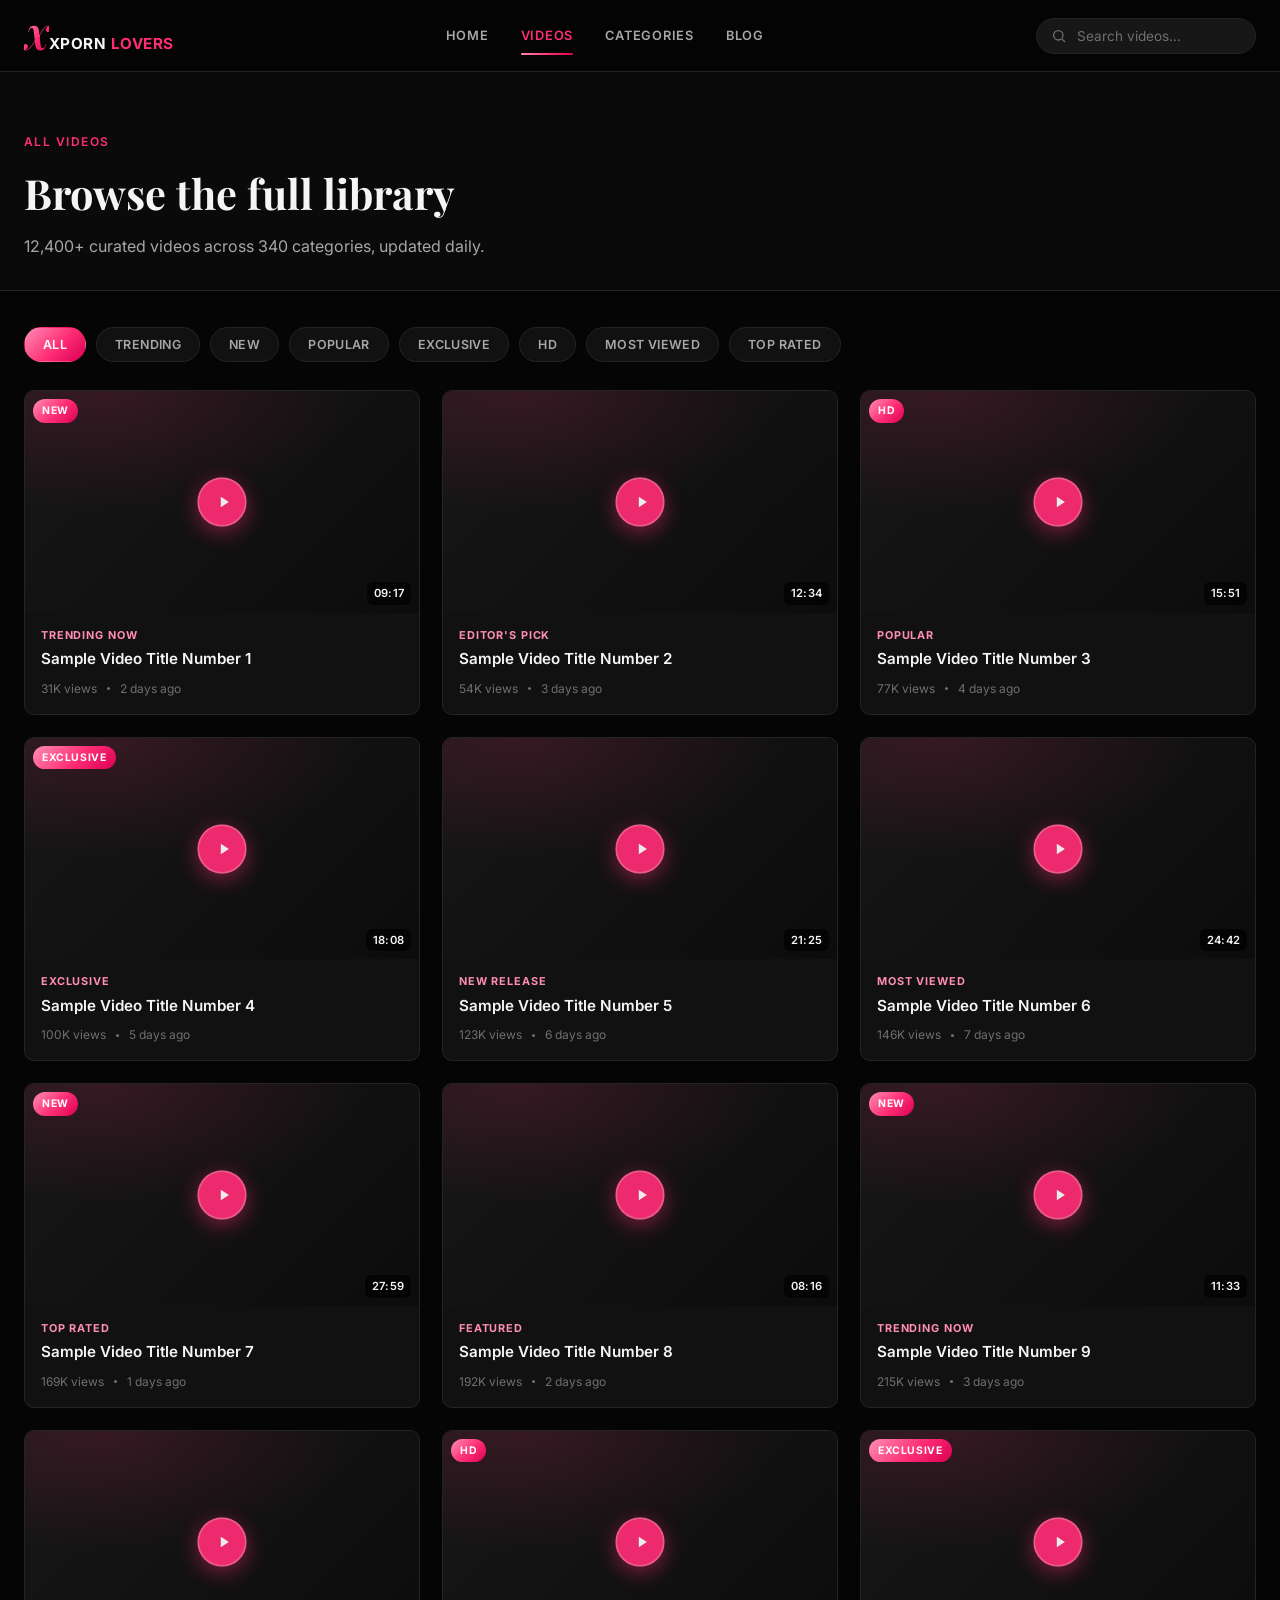
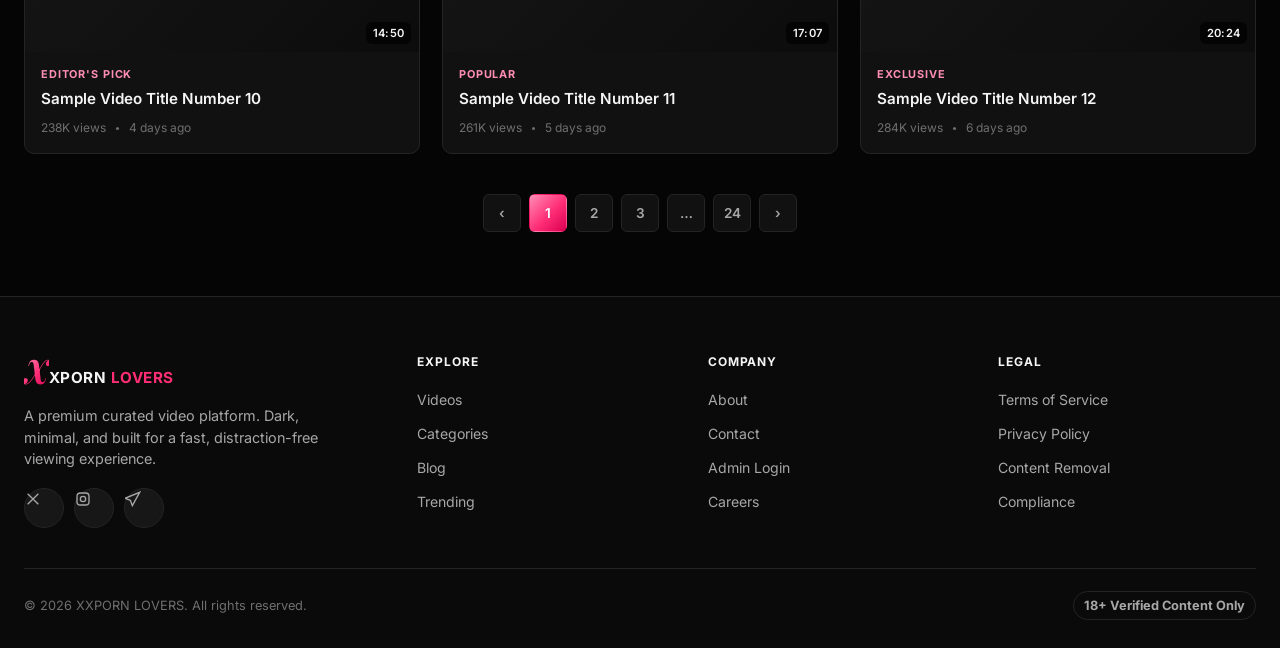
==== videos.html @ b149cddd "Build XXPORN LOVERS brand site: dark luxury + pink identity Scaffold a static site implementing the " ====
<!doctype html>
<html lang="en">
<head>
<meta charset="UTF-8">
<meta name="viewport" content="width=device-width, initial-scale=1.0">
<title>Videos — XXPORN LOVERS</title>
<meta name="description" content="Browse all videos on XXPORN LOVERS.">
<link rel="icon" type="image/svg+xml" href="assets/img/favicon.svg">
<link rel="preconnect" href="https://fonts.googleapis.com">
<link rel="preconnect" href="https://fonts.gstatic.com" crossorigin>
<link href="https://fonts.googleapis.com/css2?family=Playfair+Display:ital,wght@0,700;1,700&family=Inter:wght@400;500;600;700;800&display=swap" rel="stylesheet">
<link rel="stylesheet" href="assets/css/tokens.css">
<link rel="stylesheet" href="assets/css/main.css">
</head>
<body>

<header class="navbar">
  <div class="container navbar-inner">
    <a href="index.html" class="logo" aria-label="XXPORN LOVERS home">
      <span class="logo-mark">X</span><span class="logo-text">XPORN <span class="accent">LOVERS</span></span>
    </a>
    <nav class="nav-links" aria-label="Primary">
      <a href="index.html">Home</a>
      <a href="videos.html" class="active">Videos</a>
      <a href="index.html#categories">Categories</a>
      <a href="blog.html">Blog</a>
    </nav>
    <div class="nav-actions">
      <label class="search-box">
        <svg width="16" height="16" viewBox="0 0 24 24" fill="none" stroke="currentColor" stroke-width="2"><circle cx="11" cy="11" r="7"/><path d="m21 21-4.3-4.3"/></svg>
        <input type="search" placeholder="Search videos…" aria-label="Search">
      </label>
      <button class="nav-toggle" aria-label="Toggle menu" aria-expanded="false"><span></span></button>
    </div>
  </div>
</header>
<div class="mobile-drawer">
  <nav class="nav-links" aria-label="Mobile primary">
    <a href="index.html">Home</a>
    <a href="videos.html" class="active">Videos</a>
    <a href="index.html#categories">Categories</a>
    <a href="blog.html">Blog</a>
  </nav>
  <label class="search-box">
    <svg width="16" height="16" viewBox="0 0 24 24" fill="none" stroke="currentColor" stroke-width="2"><circle cx="11" cy="11" r="7"/><path d="m21 21-4.3-4.3"/></svg>
    <input type="search" placeholder="Search videos…" aria-label="Search">
  </label>
</div>

<main>
  <div class="page-head">
    <div class="container">
      <span class="eyebrow">All Videos</span>
      <h1 style="margin-top:10px;">Browse the full library</h1>
      <p>12,400+ curated videos across 340 categories, updated daily.</p>
    </div>
  </div>

  <section class="section" style="padding-top:36px;">
    <div class="container">
      <div class="chip-row" style="margin-bottom:28px;">
        <button class="chip active">All</button>
        <button class="chip">Trending</button>
        <button class="chip">New</button>
        <button class="chip">Popular</button>
        <button class="chip">Exclusive</button>
        <button class="chip">HD</button>
        <button class="chip">Most Viewed</button>
        <button class="chip">Top Rated</button>
      </div>

      <div class="video-grid" id="video-grid">
        <!-- 12 placeholder cards -->
      </div>

      <div class="pagination" aria-label="Pagination">
        <button aria-label="Previous page">‹</button>
        <button class="active">1</button>
        <button>2</button>
        <button>3</button>
        <button>…</button>
        <button>24</button>
        <button aria-label="Next page">›</button>
      </div>
    </div>
  </section>
</main>

<footer class="footer">
  <div class="container">
    <div class="footer-top">
      <div class="footer-about">
        <a href="index.html" class="logo">
          <span class="logo-mark">X</span><span class="logo-text">XPORN <span class="accent">LOVERS</span></span>
        </a>
        <p>A premium curated video platform. Dark, minimal, and built for a fast, distraction-free viewing experience.</p>
        <div class="footer-social">
          <a class="btn-icon" href="#" aria-label="Follow on X"><svg width="16" height="16" viewBox="0 0 24 24" fill="none" stroke="currentColor" stroke-width="2"><path d="M4 4l16 16M20 4L4 20"/></svg></a>
          <a class="btn-icon" href="#" aria-label="Follow on Instagram"><svg width="16" height="16" viewBox="0 0 24 24" fill="none" stroke="currentColor" stroke-width="2"><rect x="3" y="3" width="18" height="18" rx="5"/><circle cx="12" cy="12" r="4"/></svg></a>
          <a class="btn-icon" href="#" aria-label="Follow on Telegram"><svg width="16" height="16" viewBox="0 0 24 24" fill="none" stroke="currentColor" stroke-width="2"><path d="m22 2-11 20-3-8-8-3z"/></svg></a>
        </div>
      </div>
      <div>
        <div class="footer-heading">Explore</div>
        <ul class="footer-links">
          <li><a href="videos.html">Videos</a></li>
          <li><a href="index.html#categories">Categories</a></li>
          <li><a href="blog.html">Blog</a></li>
          <li><a href="videos.html">Trending</a></li>
        </ul>
      </div>
      <div>
        <div class="footer-heading">Company</div>
        <ul class="footer-links">
          <li><a href="#">About</a></li>
          <li><a href="#">Contact</a></li>
          <li><a href="admin/login.html">Admin Login</a></li>
          <li><a href="#">Careers</a></li>
        </ul>
      </div>
      <div>
        <div class="footer-heading">Legal</div>
        <ul class="footer-links">
          <li><a href="#">Terms of Service</a></li>
          <li><a href="#">Privacy Policy</a></li>
          <li><a href="#">Content Removal</a></li>
          <li><a href="#">Compliance</a></li>
        </ul>
      </div>
    </div>
    <div class="footer-bottom">
      <span>© 2026 XXPORN LOVERS. All rights reserved.</span>
      <div class="footer-legal">
        <span class="age-badge">18+ Verified Content Only</span>
      </div>
    </div>
  </div>
</footer>

<script src="assets/js/main.js"></script>
<script>
  // Generate placeholder video cards
  const categories = ['Featured', 'Trending Now', "Editor's Pick", 'Popular', 'Exclusive', 'New Release', 'Most Viewed', 'Top Rated'];
  const badges = [null, 'New', null, 'HD', 'Exclusive', null, null, 'New'];
  const grid = document.getElementById('video-grid');
  let html = '';
  for (let i = 1; i <= 12; i++) {
    const cat = categories[i % categories.length];
    const badge = badges[i % badges.length];
    const mins = String(6 + (i * 3) % 22).padStart(2, '0');
    const secs = String((i * 17) % 60).padStart(2, '0');
    const views = (8 + (i * 23) % 400);
    html += `
      <a href="#" class="video-card">
        <div class="thumb">
          ${badge ? `<span class="thumb-badge">${badge}</span>` : ''}
          <span class="thumb-duration">${mins}:${secs}</span>
          <span class="play-btn"><svg viewBox="0 0 24 24"><path d="M8 5v14l11-7z"/></svg></span>
        </div>
        <div class="card-body">
          <span class="card-category">${cat}</span>
          <h3 class="card-title">Sample Video Title Number ${i}</h3>
          <div class="card-meta"><span>${views}K views</span><span class="dot"></span><span>${(i % 7) + 1} days ago</span></div>
        </div>
      </a>`;
  }
  grid.innerHTML = html;
</script>
</body>
</html>
---- assets/css/tokens.css ----
/* ==========================================================================
   XXPORN LOVERS — Design Tokens
   Dark luxury + pink accent brand system.
   ========================================================================== */

:root {
  /* Backgrounds */
  --bg-primary: #050505;
  --bg-secondary: #0A0A0A;
  --bg-card: #111111;
  --bg-elevated: #171717;
  --border: #242424;

  /* Text */
  --text-primary: #F5F5F5;
  --text-secondary: #A7A7A7;
  --text-muted: #6F6F6F;

  /* Accent — pink */
  --pink: #FF2D75;
  --pink-hover: #FF5C9A;
  --pink-dark: #D90052;
  --pink-soft: #FF8DB5;

  /* Brand gradient (logo, selected nav state, primary CTAs, featured accents) */
  --gradient-brand: linear-gradient(135deg, #FF8DB5 0%, #FF2D75 55%, #D90052 100%);

  /* Typography */
  --font-display: 'Playfair Display', 'Times New Roman', Georgia, serif;
  --font-body: 'Inter', -apple-system, BlinkMacSystemFont, 'Segoe UI', Helvetica, Arial, sans-serif;

  /* Radii */
  --radius-sm: 6px;
  --radius-md: 10px;
  --radius-lg: 16px;
  --radius-full: 999px;

  /* Shadows */
  --shadow-card: 0 8px 24px rgba(0, 0, 0, 0.45);
  --shadow-pink: 0 8px 28px rgba(255, 45, 117, 0.35);

  /* Motion */
  --ease: cubic-bezier(0.22, 1, 0.36, 1);
  --transition-fast: 150ms var(--ease);
  --transition-base: 250ms var(--ease);
  --transition-slow: 400ms var(--ease);

  /* Layout */
  --nav-height: 72px;
  --nav-height-mobile: 60px;
  --container-max: 1440px;
}
---- assets/css/main.css ----
/* ==========================================================================
   XXPORN LOVERS — Core Stylesheet
   Dark luxury + modern streaming platform + pink identity.
   ========================================================================== */

/* ---------- Reset ---------- */
*, *::before, *::after { box-sizing: border-box; }
html { -webkit-text-size-adjust: 100%; scroll-behavior: smooth; }
body {
  margin: 0;
  background: var(--bg-primary);
  color: var(--text-primary);
  font-family: var(--font-body);
  font-size: 16px;
  line-height: 1.5;
  -webkit-font-smoothing: antialiased;
}
img { max-width: 100%; display: block; }
a { color: inherit; text-decoration: none; }
ul { list-style: none; margin: 0; padding: 0; }
button { font-family: inherit; cursor: pointer; }
h1, h2, h3, h4, p { margin: 0; }
input, select { font-family: inherit; }

.container {
  max-width: var(--container-max);
  margin: 0 auto;
  padding: 0 24px;
}

.eyebrow {
  display: inline-block;
  font-size: 0.75rem;
  letter-spacing: 0.12em;
  text-transform: uppercase;
  color: var(--pink);
  font-weight: 600;
}

.section {
  padding: 64px 0;
}
.section-head {
  display: flex;
  align-items: flex-end;
  justify-content: space-between;
  gap: 16px;
  margin-bottom: 28px;
}
.section-title {
  font-family: var(--font-display);
  font-weight: 700;
  font-size: 1.75rem;
  letter-spacing: -0.01em;
}
.section-sub {
  color: var(--text-secondary);
  font-size: 0.95rem;
  margin-top: 6px;
}
.link-more {
  color: var(--text-secondary);
  font-size: 0.85rem;
  font-weight: 600;
  letter-spacing: 0.04em;
  text-transform: uppercase;
  white-space: nowrap;
  transition: color var(--transition-fast);
  border-bottom: 1px solid transparent;
}
.link-more:hover { color: var(--pink); border-color: var(--pink); }

/* ---------- Logo ---------- */
.logo {
  display: inline-flex;
  align-items: baseline;
  gap: 1px;
  line-height: 1;
  white-space: nowrap;
}
.logo-mark {
  font-family: var(--font-display);
  font-style: italic;
  font-weight: 700;
  font-size: 2.1rem;
  background: var(--gradient-brand);
  -webkit-background-clip: text;
  background-clip: text;
  color: transparent;
  margin-right: -1px;
  transform: translateY(1px);
}
.logo-text {
  font-family: var(--font-body);
  font-weight: 700;
  font-size: 0.95rem;
  letter-spacing: 0.03em;
  text-transform: uppercase;
  color: var(--text-primary);
}
.logo-text .accent { color: var(--pink); }
.logo--sm .logo-mark { font-size: 1.5rem; }
.logo--sm .logo-text { font-size: 0.72rem; }
.logo--lg .logo-mark { font-size: 3rem; }
.logo--lg .logo-text { font-size: 1.15rem; }

/* ---------- Buttons ---------- */
.btn {
  display: inline-flex;
  align-items: center;
  justify-content: center;
  gap: 8px;
  padding: 13px 28px;
  border-radius: var(--radius-full);
  font-size: 0.8rem;
  font-weight: 700;
  letter-spacing: 0.08em;
  text-transform: uppercase;
  border: 1px solid transparent;
  transition: background var(--transition-fast), color var(--transition-fast),
              border-color var(--transition-fast), transform var(--transition-fast),
              box-shadow var(--transition-fast);
}
.btn:active { transform: scale(0.97); }

.btn-primary {
  background: var(--pink);
  color: #fff;
  box-shadow: var(--shadow-pink);
}
.btn-primary:hover { background: var(--pink-hover); box-shadow: 0 10px 32px rgba(255, 92, 154, 0.45); }

.btn-secondary {
  background: transparent;
  color: var(--text-primary);
  border-color: var(--border);
}
.btn-secondary:hover { border-color: var(--pink); color: var(--pink-hover); }

.btn-gradient {
  background: var(--gradient-brand);
  color: #fff;
}
.btn-gradient:hover { filter: brightness(1.08); }

.btn-sm { padding: 9px 18px; font-size: 0.72rem; }
.btn-icon {
  width: 40px; height: 40px; padding: 0; border-radius: var(--radius-full);
  background: var(--bg-elevated); border: 1px solid var(--border); color: var(--text-secondary);
}
.btn-icon:hover { color: var(--pink); border-color: var(--pink); }

/* ---------- Navbar ---------- */
.navbar {
  position: sticky;
  top: 0;
  z-index: 100;
  height: var(--nav-height);
  display: flex;
  align-items: center;
  background: rgba(5, 5, 5, 0.85);
  backdrop-filter: blur(14px) saturate(140%);
  -webkit-backdrop-filter: blur(14px) saturate(140%);
  border-bottom: 1px solid var(--border);
}
.navbar-inner {
  width: 100%;
  display: flex;
  align-items: center;
  justify-content: space-between;
  gap: 24px;
}
.nav-links {
  display: flex;
  align-items: center;
  gap: 32px;
}
.nav-links a {
  position: relative;
  font-size: 0.8rem;
  font-weight: 600;
  letter-spacing: 0.06em;
  text-transform: uppercase;
  color: var(--text-secondary);
  padding: 8px 0;
  transition: color var(--transition-fast);
}
.nav-links a:hover { color: var(--text-primary); }
.nav-links a.active {
  color: var(--pink);
}
.nav-links a.active::after {
  content: "";
  position: absolute;
  left: 0; right: 0; bottom: -2px;
  height: 2px;
  border-radius: 2px;
  background: var(--gradient-brand);
}
.nav-actions { display: flex; align-items: center; gap: 12px; }
.nav-toggle {
  display: none;
  width: 40px; height: 40px;
  align-items: center; justify-content: center;
  background: transparent; border: none; color: var(--text-primary);
}
.nav-toggle span,
.nav-toggle span::before,
.nav-toggle span::after {
  content: "";
  display: block;
  width: 20px; height: 2px;
  background: currentColor;
  position: relative;
  transition: transform var(--transition-fast), opacity var(--transition-fast);
}
.nav-toggle span::before { position: absolute; top: -6px; }
.nav-toggle span::after { position: absolute; top: 6px; }

.search-box {
  display: flex;
  align-items: center;
  gap: 8px;
  background: var(--bg-elevated);
  border: 1px solid var(--border);
  border-radius: var(--radius-full);
  padding: 8px 14px;
  width: 220px;
  transition: border-color var(--transition-fast);
}
.search-box:focus-within { border-color: var(--pink); }
.search-box input {
  background: transparent;
  border: none;
  outline: none;
  color: var(--text-primary);
  font-size: 0.85rem;
  width: 100%;
}
.search-box input::placeholder { color: var(--text-muted); }
.search-box svg { flex-shrink: 0; color: var(--text-muted); }

/* Mobile nav drawer */
.mobile-drawer {
  position: fixed;
  inset: var(--nav-height-mobile) 0 0 0;
  background: var(--bg-secondary);
  border-top: 1px solid var(--border);
  padding: 24px;
  transform: translateY(-8px);
  opacity: 0;
  pointer-events: none;
  transition: opacity var(--transition-base), transform var(--transition-base);
  z-index: 99;
  overflow-y: auto;
}
.mobile-drawer.open { opacity: 1; transform: translateY(0); pointer-events: auto; }
.mobile-drawer .nav-links { flex-direction: column; align-items: flex-start; gap: 4px; width: 100%; }
.mobile-drawer .nav-links a { width: 100%; padding: 14px 4px; border-bottom: 1px solid var(--border); }
.mobile-drawer .search-box { width: 100%; margin-top: 16px; }

/* ---------- Hero ---------- */
.hero {
  position: relative;
  padding: 96px 0 72px;
  overflow: hidden;
  background:
    radial-gradient(60% 60% at 85% 0%, rgba(255, 45, 117, 0.16) 0%, transparent 60%),
    radial-gradient(50% 50% at 10% 20%, rgba(217, 0, 82, 0.12) 0%, transparent 60%),
    var(--bg-primary);
  border-bottom: 1px solid var(--border);
}
.hero-content { max-width: 680px; }
.hero-title {
  font-family: var(--font-display);
  font-weight: 700;
  font-size: clamp(2.25rem, 5vw, 3.75rem);
  line-height: 1.08;
  letter-spacing: -0.01em;
  margin: 18px 0 20px;
}
.hero-title em {
  font-style: italic;
  background: var(--gradient-brand);
  -webkit-background-clip: text;
  background-clip: text;
  color: transparent;
}
.hero-sub {
  color: var(--text-secondary);
  font-size: 1.05rem;
  max-width: 520px;
  margin-bottom: 32px;
}
.hero-actions { display: flex; gap: 14px; flex-wrap: wrap; }

/* ---------- Category chips ---------- */
.chip-row { display: flex; flex-wrap: wrap; gap: 10px; }
.chip {
  padding: 9px 18px;
  border-radius: var(--radius-full);
  border: 1px solid var(--border);
  background: var(--bg-card);
  color: var(--text-secondary);
  font-size: 0.78rem;
  font-weight: 600;
  letter-spacing: 0.03em;
  text-transform: uppercase;
  transition: border-color var(--transition-fast), color var(--transition-fast), background var(--transition-fast);
}
.chip:hover { border-color: var(--pink); color: var(--text-primary); }
.chip.active { background: var(--gradient-brand); color: #fff; border-color: transparent; }

/* ---------- Video grid & card ---------- */
.video-grid {
  display: grid;
  grid-template-columns: repeat(4, 1fr);
  gap: 22px;
}
.video-card {
  display: block;
  background: var(--bg-card);
  border: 1px solid var(--border);
  border-radius: var(--radius-md);
  overflow: hidden;
  transition: border-color var(--transition-base), transform var(--transition-base), box-shadow var(--transition-base);
}
.video-card:hover {
  border-color: rgba(255, 45, 117, 0.55);
  transform: translateY(-3px);
  box-shadow: var(--shadow-card);
}
.thumb {
  position: relative;
  aspect-ratio: 16 / 9;
  background: linear-gradient(135deg, #171717, #0c0c0c);
  overflow: hidden;
}
.thumb::before {
  /* placeholder art texture */
  content: "";
  position: absolute; inset: 0;
  background: radial-gradient(120% 100% at 20% 0%, rgba(255,45,117,0.14), transparent 55%);
}
.thumb img {
  width: 100%; height: 100%; object-fit: cover;
  transition: transform var(--transition-slow);
}
.video-card:hover .thumb img { transform: scale(1.06); }

.thumb-duration {
  position: absolute;
  right: 8px; bottom: 8px;
  background: rgba(0, 0, 0, 0.72);
  color: var(--text-primary);
  font-size: 0.7rem;
  font-weight: 600;
  padding: 3px 7px;
  border-radius: var(--radius-sm);
  letter-spacing: 0.02em;
}
.thumb-badge {
  position: absolute;
  left: 8px; top: 8px;
  background: var(--gradient-brand);
  color: #fff;
  font-size: 0.65rem;
  font-weight: 700;
  letter-spacing: 0.06em;
  text-transform: uppercase;
  padding: 4px 9px;
  border-radius: var(--radius-full);
}

.play-btn {
  position: absolute;
  top: 50%; left: 50%;
  width: 56px; height: 56px;
  border-radius: 50%;
  transform: translate(-50%, -50%) scale(0.88);
  background: var(--pink);
  border: 2px solid rgba(255, 255, 255, 0.25);
  display: flex; align-items: center; justify-content: center;
  opacity: 0.92;
  box-shadow: 0 6px 24px rgba(255, 45, 117, 0.5);
  transition: transform var(--transition-base), opacity var(--transition-base), background var(--transition-base);
}
.play-btn svg { width: 20px; height: 20px; fill: #fff; margin-left: 3px; }
.video-card:hover .play-btn {
  transform: translate(-50%, -50%) scale(1);
  opacity: 1;
  background: var(--pink-hover);
}

.card-body { padding: 14px 16px 16px; }
.card-category {
  font-size: 0.68rem;
  font-weight: 700;
  letter-spacing: 0.08em;
  text-transform: uppercase;
  color: var(--pink-soft);
  margin-bottom: 6px;
  display: block;
}
.card-title {
  font-size: 0.95rem;
  font-weight: 600;
  color: var(--text-primary);
  line-height: 1.35;
  display: -webkit-box;
  -webkit-line-clamp: 2;
  -webkit-box-orient: vertical;
  overflow: hidden;
}
.card-meta {
  margin-top: 10px;
  display: flex;
  align-items: center;
  gap: 10px;
  font-size: 0.75rem;
  color: var(--text-muted);
}
.card-meta .dot { width: 3px; height: 3px; border-radius: 50%; background: var(--text-muted); }

/* Large hero play button, standalone showcase */
.play-btn--xl {
  width: 88px; height: 88px;
  box-shadow: 0 10px 36px rgba(255, 45, 117, 0.55);
}
.play-btn--xl svg { width: 30px; height: 30px; }

/* ---------- Stats strip ---------- */
.stats-strip {
  display: grid;
  grid-template-columns: repeat(4, 1fr);
  gap: 1px;
  background: var(--border);
  border: 1px solid var(--border);
  border-radius: var(--radius-md);
  overflow: hidden;
}
.stat-tile {
  background: var(--bg-card);
  padding: 22px 20px;
}
.stat-value {
  font-family: var(--font-display);
  font-size: 1.9rem;
  font-weight: 700;
  background: var(--gradient-brand);
  -webkit-background-clip: text;
  background-clip: text;
  color: transparent;
}
.stat-label {
  margin-top: 4px;
  font-size: 0.75rem;
  color: var(--text-secondary);
  letter-spacing: 0.03em;
  text-transform: uppercase;
}

/* ---------- Newsletter / CTA band ---------- */
.cta-band {
  border: 1px solid var(--border);
  border-radius: var(--radius-lg);
  padding: 48px;
  background: linear-gradient(135deg, rgba(255,45,117,0.10), rgba(217,0,82,0.05)), var(--bg-card);
  display: flex;
  align-items: center;
  justify-content: space-between;
  gap: 24px;
  flex-wrap: wrap;
}
.cta-band h3 {
  font-family: var(--font-display);
  font-size: 1.5rem;
  font-weight: 700;
}
.cta-band p { color: var(--text-secondary); margin-top: 6px; }

/* ---------- Footer ---------- */
.footer {
  border-top: 1px solid var(--border);
  background: var(--bg-secondary);
  padding: 56px 0 28px;
}
.footer-top {
  display: grid;
  grid-template-columns: 1.4fr repeat(3, 1fr);
  gap: 32px;
  padding-bottom: 40px;
}
.footer-about p {
  color: var(--text-secondary);
  font-size: 0.9rem;
  margin-top: 16px;
  max-width: 320px;
}
.footer-heading {
  font-size: 0.75rem;
  font-weight: 700;
  letter-spacing: 0.08em;
  text-transform: uppercase;
  color: var(--text-primary);
  margin-bottom: 16px;
}
.footer-links li { margin-bottom: 10px; }
.footer-links a {
  color: var(--text-secondary);
  font-size: 0.88rem;
  transition: color var(--transition-fast);
}
.footer-links a:hover { color: var(--pink-hover); }
.footer-social { display: flex; gap: 10px; margin-top: 18px; }
.footer-bottom {
  border-top: 1px solid var(--border);
  padding-top: 22px;
  display: flex;
  align-items: center;
  justify-content: space-between;
  gap: 12px;
  flex-wrap: wrap;
  font-size: 0.8rem;
  color: var(--text-muted);
}
.footer-bottom a { color: var(--text-muted); }
.footer-bottom a:hover { color: var(--pink); }
.footer-legal { display: flex; gap: 18px; flex-wrap: wrap; }
.age-badge {
  display: inline-flex;
  align-items: center;
  gap: 6px;
  border: 1px solid var(--border);
  border-radius: var(--radius-full);
  padding: 4px 10px;
  font-weight: 700;
  color: var(--text-secondary);
}

/* ---------- Utility page (blog list, etc.) ---------- */
.page-head {
  padding: 56px 0 32px;
  border-bottom: 1px solid var(--border);
  background: var(--bg-secondary);
}
.page-head h1 {
  font-family: var(--font-display);
  font-size: clamp(1.9rem, 4vw, 2.6rem);
  font-weight: 700;
}
.page-head p { color: var(--text-secondary); margin-top: 10px; max-width: 560px; }

.pagination { display: flex; justify-content: center; gap: 8px; margin-top: 40px; }
.pagination button {
  width: 38px; height: 38px;
  border-radius: var(--radius-sm);
  background: var(--bg-card);
  border: 1px solid var(--border);
  color: var(--text-secondary);
  font-size: 0.85rem;
  font-weight: 600;
}
.pagination button.active { background: var(--gradient-brand); color: #fff; border-color: transparent; }
.pagination button:hover:not(.active) { border-color: var(--pink); color: var(--text-primary); }

/* ---------- Responsive ---------- */
@media (max-width: 1439px) {
  .video-grid { grid-template-columns: repeat(3, 1fr); }
}

@media (max-width: 1024px) {
  .video-grid { grid-template-columns: repeat(3, 1fr); }
  .footer-top { grid-template-columns: repeat(2, 1fr); gap: 28px; }
  .footer-about { grid-column: 1 / -1; }
}

@media (max-width: 767px) {
  :root { --nav-height: var(--nav-height-mobile); }
  .navbar-inner .nav-links, .navbar-inner .search-box { display: none; }
  .nav-toggle { display: inline-flex; }
  .video-grid { grid-template-columns: repeat(2, 1fr); gap: 14px; }
  .hero { padding: 56px 0 44px; }
  .hero-actions .btn { flex: 1 1 auto; }
  .section { padding: 44px 0; }
  .stats-strip { grid-template-columns: repeat(2, 1fr); }
  .footer-top { grid-template-columns: 1fr 1fr; gap: 28px; }
  .footer-about { grid-column: 1 / -1; }
  .cta-band { padding: 32px 24px; flex-direction: column; align-items: flex-start; }
  .card-title { font-size: 0.88rem; }
  .play-btn { width: 46px; height: 46px; }
}

@media (max-width: 420px) {
  .video-grid { grid-template-columns: 1fr 1fr; gap: 10px; }
  .container { padding: 0 16px; }
}
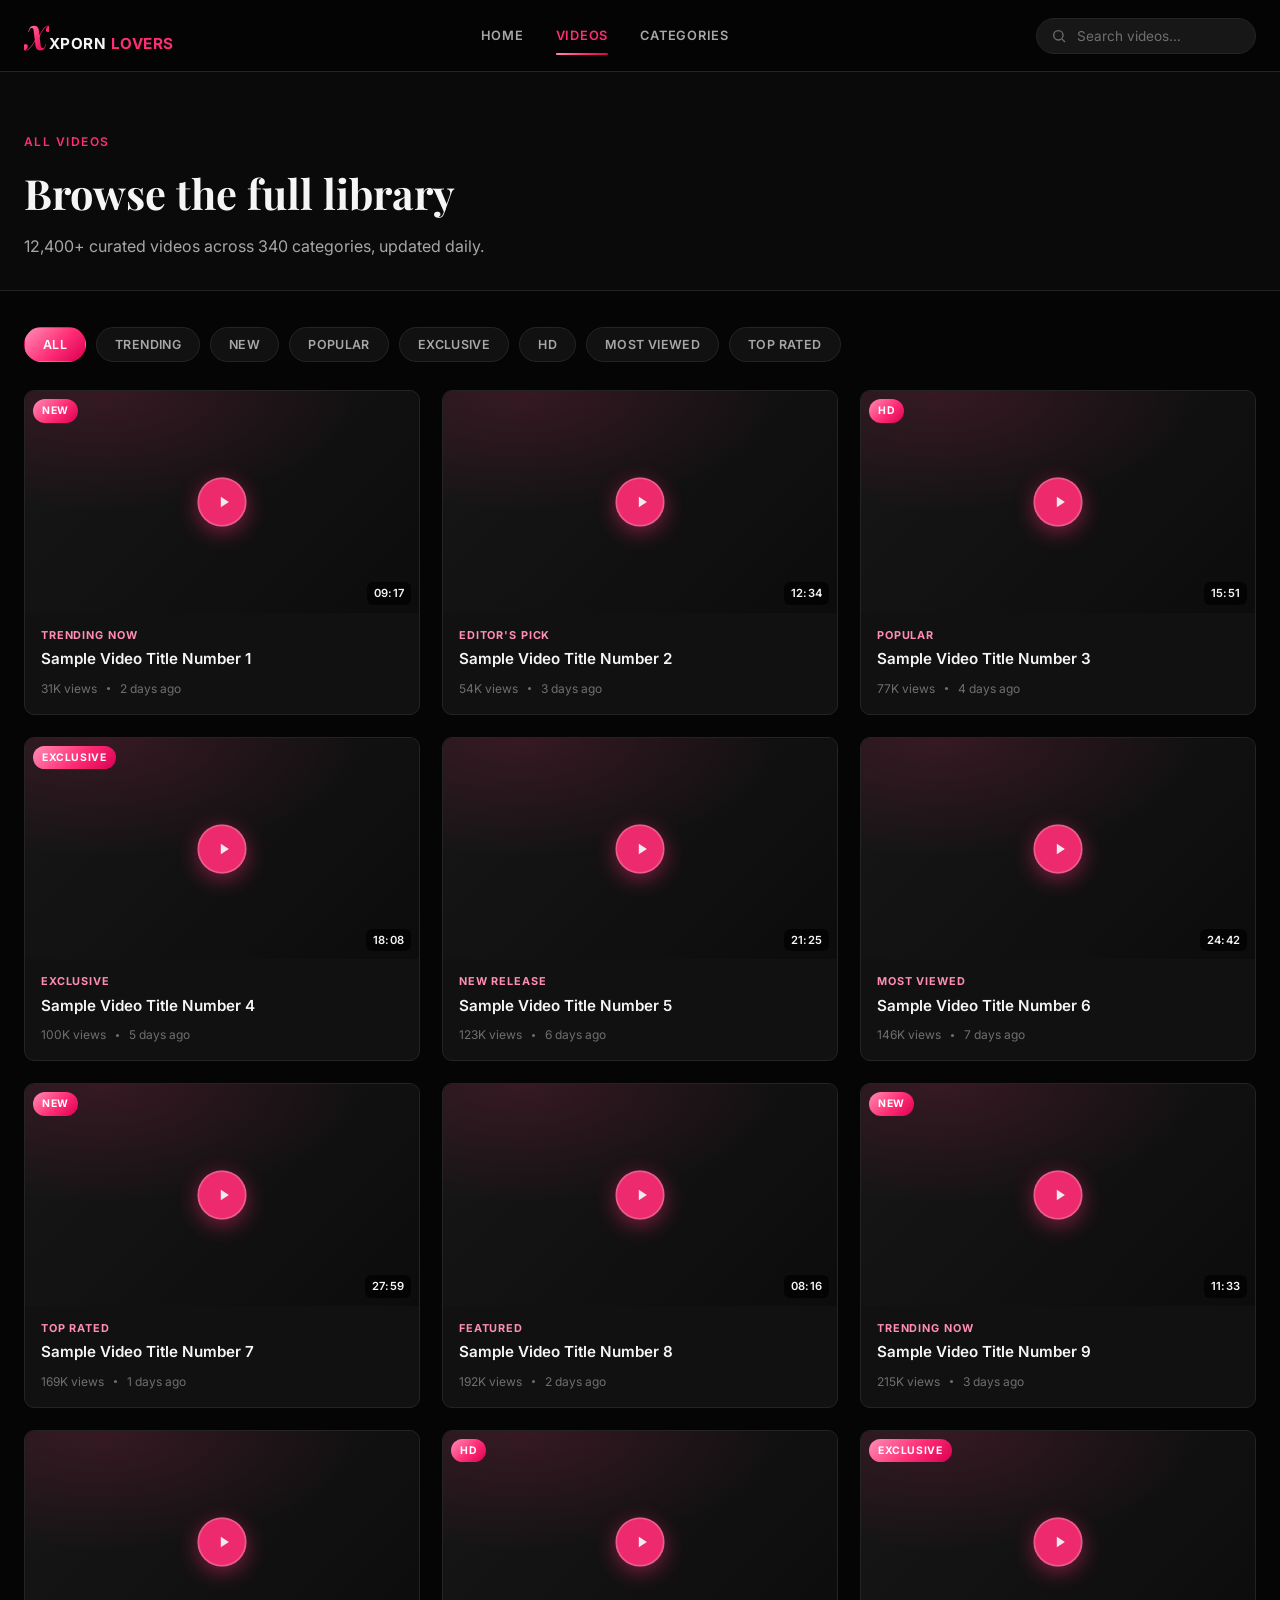
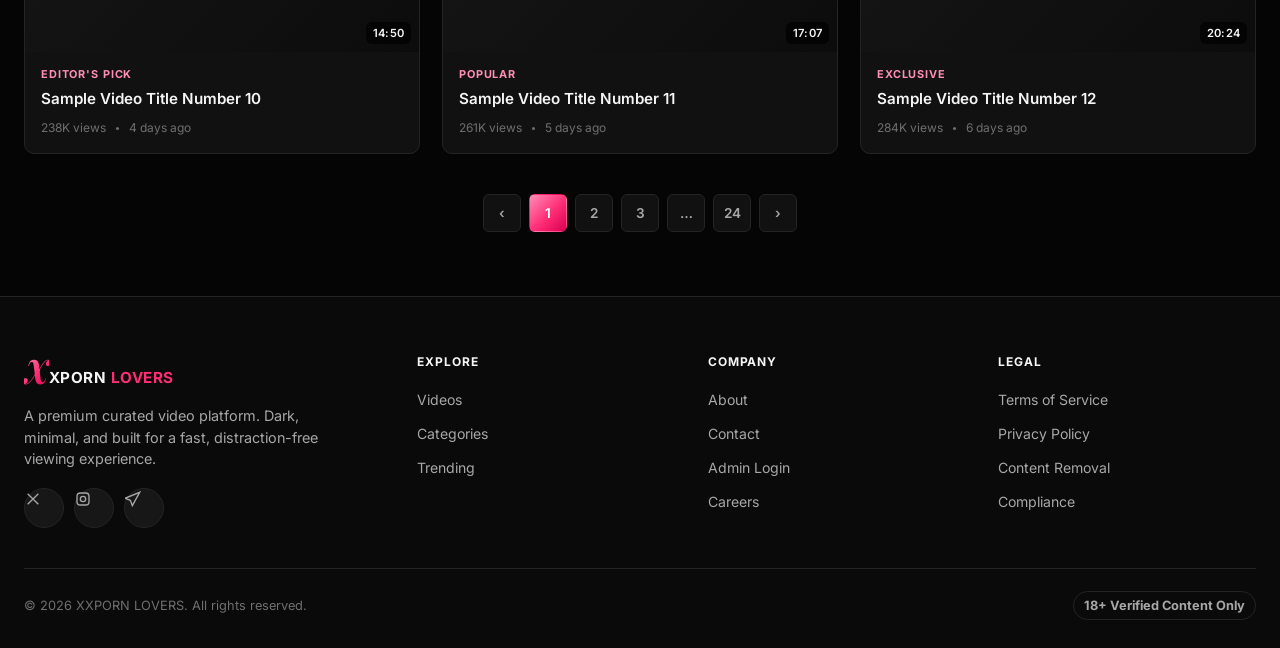
==== commit 5431b141: "Remove blog section and hero headline/copy - Delete blog.html and its nav/footer links on index.html" ====
--- a/videos.html
+++ b/videos.html
@@ -23,7 +23,6 @@
       <a href="index.html">Home</a>
       <a href="videos.html" class="active">Videos</a>
       <a href="index.html#categories">Categories</a>
-      <a href="blog.html">Blog</a>
     </nav>
     <div class="nav-actions">
       <label class="search-box">
@@ -39,7 +38,6 @@
     <a href="index.html">Home</a>
     <a href="videos.html" class="active">Videos</a>
     <a href="index.html#categories">Categories</a>
-    <a href="blog.html">Blog</a>
   </nav>
   <label class="search-box">
     <svg width="16" height="16" viewBox="0 0 24 24" fill="none" stroke="currentColor" stroke-width="2"><circle cx="11" cy="11" r="7"/><path d="m21 21-4.3-4.3"/></svg>
@@ -105,7 +103,6 @@
         <ul class="footer-links">
           <li><a href="videos.html">Videos</a></li>
           <li><a href="index.html#categories">Categories</a></li>
-          <li><a href="blog.html">Blog</a></li>
           <li><a href="videos.html">Trending</a></li>
         </ul>
       </div>
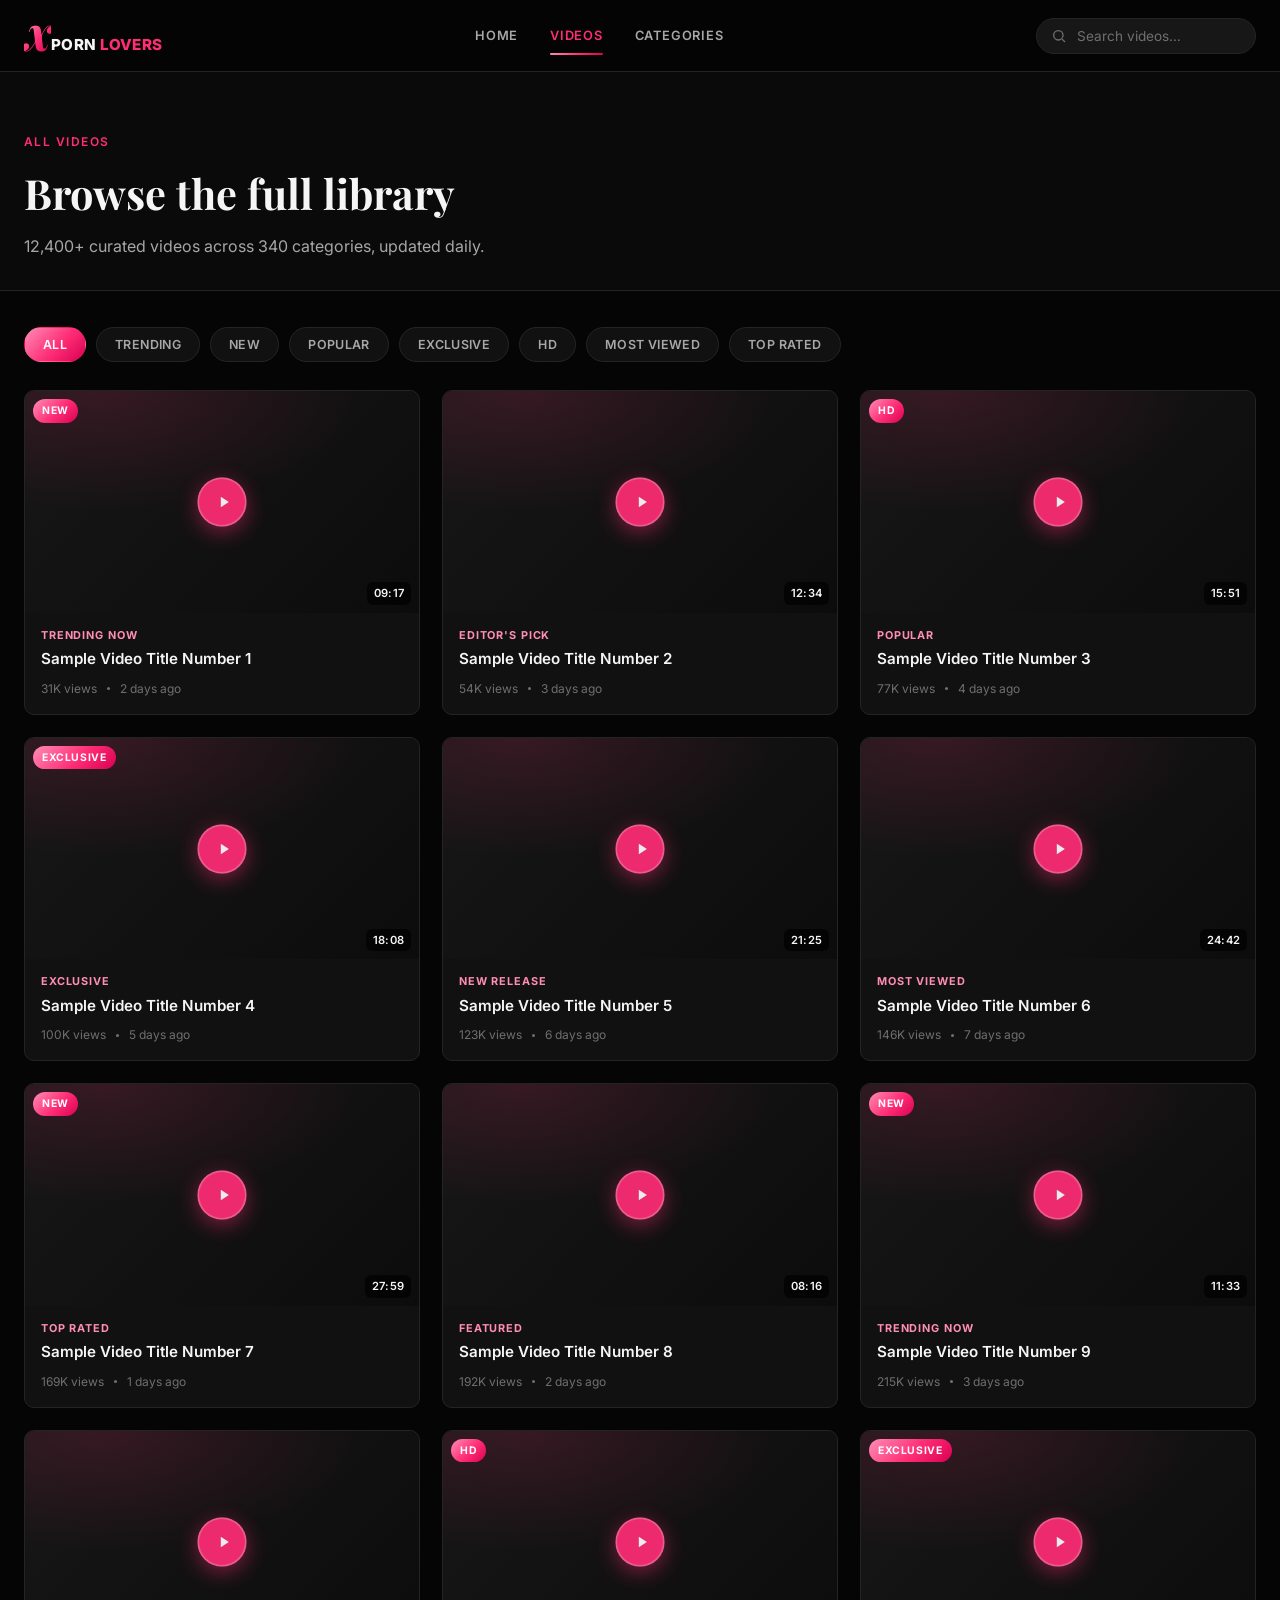
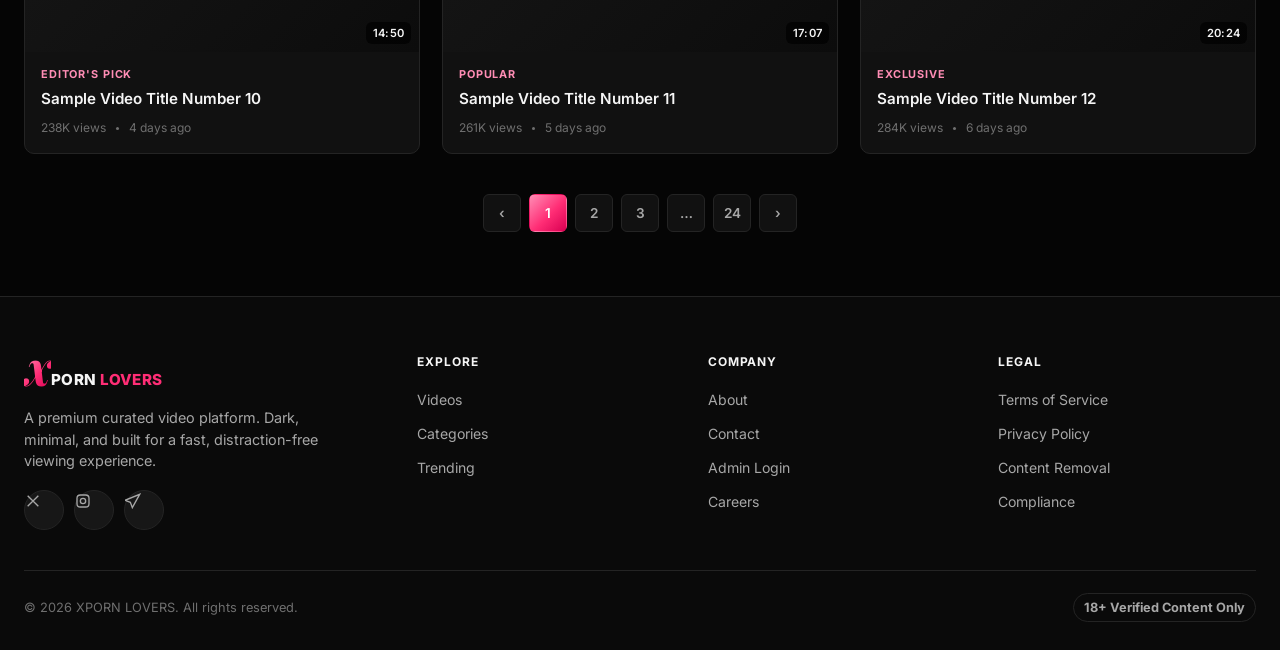
==== commit af2e9394: "Bolden the logo and drop the duplicate X - Logo mark now Playfair Display 900 (was 700) and logo tex" ====
--- a/videos.html
+++ b/videos.html
@@ -3,12 +3,12 @@
 <head>
 <meta charset="UTF-8">
 <meta name="viewport" content="width=device-width, initial-scale=1.0">
-<title>Videos — XXPORN LOVERS</title>
-<meta name="description" content="Browse all videos on XXPORN LOVERS.">
+<title>Videos — XPORN LOVERS</title>
+<meta name="description" content="Browse all videos on XPORN LOVERS.">
 <link rel="icon" type="image/svg+xml" href="assets/img/favicon.svg">
 <link rel="preconnect" href="https://fonts.googleapis.com">
 <link rel="preconnect" href="https://fonts.gstatic.com" crossorigin>
-<link href="https://fonts.googleapis.com/css2?family=Playfair+Display:ital,wght@0,700;1,700&family=Inter:wght@400;500;600;700;800&display=swap" rel="stylesheet">
+<link href="https://fonts.googleapis.com/css2?family=Playfair+Display:ital,wght@0,700;0,900;1,700;1,900&family=Inter:wght@400;500;600;700;800&display=swap" rel="stylesheet">
 <link rel="stylesheet" href="assets/css/tokens.css">
 <link rel="stylesheet" href="assets/css/main.css">
 </head>
@@ -16,8 +16,8 @@
 
 <header class="navbar">
   <div class="container navbar-inner">
-    <a href="index.html" class="logo" aria-label="XXPORN LOVERS home">
-      <span class="logo-mark">X</span><span class="logo-text">XPORN <span class="accent">LOVERS</span></span>
+    <a href="index.html" class="logo" aria-label="XPORN LOVERS home">
+      <span class="logo-mark">X</span><span class="logo-text">PORN <span class="accent">LOVERS</span></span>
     </a>
     <nav class="nav-links" aria-label="Primary">
       <a href="index.html">Home</a>
@@ -89,7 +89,7 @@
     <div class="footer-top">
       <div class="footer-about">
         <a href="index.html" class="logo">
-          <span class="logo-mark">X</span><span class="logo-text">XPORN <span class="accent">LOVERS</span></span>
+          <span class="logo-mark">X</span><span class="logo-text">PORN <span class="accent">LOVERS</span></span>
         </a>
         <p>A premium curated video platform. Dark, minimal, and built for a fast, distraction-free viewing experience.</p>
         <div class="footer-social">
@@ -126,7 +126,7 @@
       </div>
     </div>
     <div class="footer-bottom">
-      <span>© 2026 XXPORN LOVERS. All rights reserved.</span>
+      <span>© 2026 XPORN LOVERS. All rights reserved.</span>
       <div class="footer-legal">
         <span class="age-badge">18+ Verified Content Only</span>
       </div>
--- a/assets/css/main.css
+++ b/assets/css/main.css
@@ -81,8 +81,8 @@
 .logo-mark {
   font-family: var(--font-display);
   font-style: italic;
-  font-weight: 700;
-  font-size: 2.1rem;
+  font-weight: 900;
+  font-size: 2.2rem;
   background: var(--gradient-brand);
   -webkit-background-clip: text;
   background-clip: text;
@@ -92,9 +92,9 @@
 }
 .logo-text {
   font-family: var(--font-body);
-  font-weight: 700;
+  font-weight: 800;
   font-size: 0.95rem;
-  letter-spacing: 0.03em;
+  letter-spacing: 0.02em;
   text-transform: uppercase;
   color: var(--text-primary);
 }
